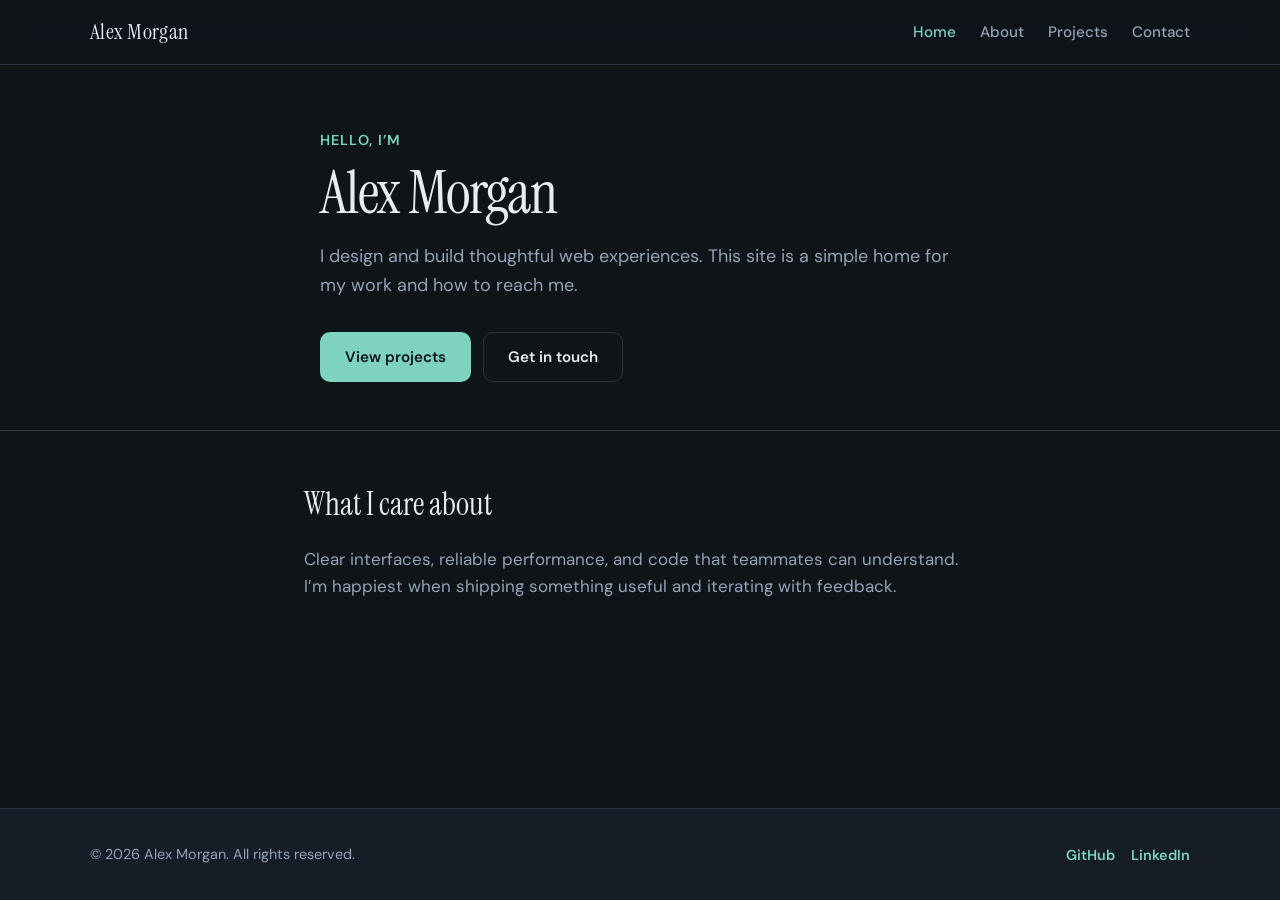
==== index.html @ 02f030ce "first commit" ====
<!DOCTYPE html>
<html lang="en">
  <head>
    <meta charset="UTF-8" />
    <meta name="viewport" content="width=device-width, initial-scale=1.0" />
    <meta name="description" content="Portfolio of Alex Morgan — developer and builder." />
    <title>Alex Morgan — Portfolio</title>
    <link rel="preconnect" href="https://fonts.googleapis.com" />
    <link rel="preconnect" href="https://fonts.gstatic.com" crossorigin />
    <link
      href="https://fonts.googleapis.com/css2?family=DM+Sans:ital,opsz,wght@0,9..40,400;0,9..40,600;0,9..40,700;1,9..40,400&family=Instrument+Serif:ital@0;1&display=swap"
      rel="stylesheet"
    />
    <link rel="stylesheet" href="css/styles.css" />
    <link rel="icon" href="assets/favicon.svg" type="image/svg+xml" />
  </head>
  <body>
    <a class="skip-link" href="#main">Skip to content</a>
    <header class="site-header">
      <div class="site-header__inner">
        <a class="site-logo" href="index.html">Alex Morgan</a>
        <button
          class="nav-toggle"
          type="button"
          aria-expanded="false"
          aria-controls="site-nav"
          aria-label="Open menu"
        >
          <span class="nav-toggle__bar" aria-hidden="true"></span>
          <span class="nav-toggle__bar" aria-hidden="true"></span>
          <span class="nav-toggle__bar" aria-hidden="true"></span>
        </button>
        <nav class="site-nav" id="site-nav" aria-label="Primary">
          <ul class="site-nav__list">
            <li><a href="index.html" aria-current="page">Home</a></li>
            <li><a href="about.html">About</a></li>
            <li><a href="projects.html">Projects</a></li>
            <li><a href="contact.html">Contact</a></li>
          </ul>
        </nav>
      </div>
    </header>

    <main id="main">
      <section class="hero">
        <div class="container hero__inner">
          <p class="hero__eyebrow">Hello, I’m</p>
          <h1 class="hero__title">Alex Morgan</h1>
          <p class="hero__lead">
            I design and build thoughtful web experiences. This site is a simple home for my work and how to reach me.
          </p>
          <div class="hero__actions">
            <a class="button button--primary" href="projects.html">View projects</a>
            <a class="button button--ghost" href="contact.html">Get in touch</a>
          </div>
        </div>
      </section>

      <section class="section">
        <div class="container narrow">
          <h2 class="section__title">What I care about</h2>
          <p class="section__text">
            Clear interfaces, reliable performance, and code that teammates can understand. I’m happiest when shipping
            something useful and iterating with feedback.
          </p>
        </div>
      </section>
    </main>

    <footer class="site-footer">
      <div class="container site-footer__inner">
        <p class="site-footer__copy">&copy; <span id="year"></span> Alex Morgan. All rights reserved.</p>
        <ul class="site-footer__links">
          <li><a href="https://github.com/" target="_blank" rel="noopener noreferrer">GitHub</a></li>
          <li><a href="https://www.linkedin.com/" target="_blank" rel="noopener noreferrer">LinkedIn</a></li>
        </ul>
      </div>
    </footer>

    <script src="js/main.js" defer></script>
  </body>
</html>
---- css/styles.css ----
/* --------------------------------------------------------------------------
   Variables & base
   -------------------------------------------------------------------------- */
:root {
  --color-bg: #0f1419;
  --color-bg-elevated: #161d27;
  --color-text: #e8edf4;
  --color-text-muted: #94a3b8;
  --color-border: #2a3544;
  --color-accent: #7dd3c0;
  --color-accent-hover: #9ae4d4;
  --font-sans: "DM Sans", system-ui, -apple-system, "Segoe UI", Roboto, sans-serif;
  --font-display: "Instrument Serif", Georgia, "Times New Roman", serif;
  --space-1: 0.25rem;
  --space-2: 0.5rem;
  --space-3: 0.75rem;
  --space-4: 1rem;
  --space-5: 1.5rem;
  --space-6: 2rem;
  --space-8: 3rem;
  --space-10: 4rem;
  --radius: 10px;
  --shadow: 0 12px 40px rgba(0, 0, 0, 0.35);
  --max-width: 1100px;
  --header-height: 4rem;
}

*,
*::before,
*::after {
  box-sizing: border-box;
}

html {
  scroll-behavior: smooth;
}

body {
  margin: 0;
  min-height: 100vh;
  font-family: var(--font-sans);
  font-size: 1.0625rem;
  line-height: 1.6;
  color: var(--color-text);
  background: var(--color-bg);
  -webkit-font-smoothing: antialiased;
}

img {
  max-width: 100%;
  height: auto;
  display: block;
}

a {
  color: var(--color-accent);
  text-decoration-thickness: 1px;
  text-underline-offset: 0.2em;
}

a:hover {
  color: var(--color-accent-hover);
}

a:focus-visible,
button:focus-visible {
  outline: 2px solid var(--color-accent);
  outline-offset: 3px;
}

.skip-link {
  position: absolute;
  left: var(--space-4);
  top: var(--space-4);
  padding: var(--space-2) var(--space-4);
  background: var(--color-accent);
  color: var(--color-bg);
  font-weight: 600;
  border-radius: var(--radius);
  z-index: 100;
  transform: translateY(-200%);
  transition: transform 0.2s ease;
}

.skip-link:focus {
  transform: translateY(0);
}

.container {
  width: min(100% - var(--space-6), var(--max-width));
  margin-inline: auto;
}

.container.narrow {
  width: min(100% - var(--space-6), 42rem);
}

/* --------------------------------------------------------------------------
   Header & nav
   -------------------------------------------------------------------------- */
.site-header {
  position: sticky;
  top: 0;
  z-index: 50;
  background: color-mix(in srgb, var(--color-bg) 92%, transparent);
  backdrop-filter: blur(10px);
  border-bottom: 1px solid var(--color-border);
}

.site-header__inner {
  display: flex;
  align-items: center;
  justify-content: space-between;
  gap: var(--space-4);
  width: min(100% - var(--space-6), var(--max-width));
  margin-inline: auto;
  min-height: var(--header-height);
}

.site-logo {
  font-family: var(--font-display);
  font-size: 1.35rem;
  font-weight: 400;
  color: var(--color-text);
  text-decoration: none;
  letter-spacing: 0.02em;
}

.site-logo:hover {
  color: var(--color-accent);
}

.nav-toggle {
  display: none;
  flex-direction: column;
  justify-content: center;
  gap: 5px;
  width: 2.75rem;
  height: 2.75rem;
  padding: 0;
  border: 1px solid var(--color-border);
  border-radius: var(--radius);
  background: var(--color-bg-elevated);
  cursor: pointer;
}

.nav-toggle__bar {
  display: block;
  width: 1.25rem;
  height: 2px;
  margin-inline: auto;
  background: var(--color-text);
  border-radius: 1px;
  transition: transform 0.2s ease, opacity 0.2s ease;
}

.site-nav__list {
  display: flex;
  flex-wrap: wrap;
  align-items: center;
  gap: var(--space-1) var(--space-5);
  margin: 0;
  padding: 0;
  list-style: none;
}

.site-nav a {
  color: var(--color-text-muted);
  text-decoration: none;
  font-weight: 500;
  font-size: 0.95rem;
  padding: var(--space-2) 0;
}

.site-nav a:hover {
  color: var(--color-text);
}

.site-nav a[aria-current="page"] {
  color: var(--color-accent);
}

@media (max-width: 768px) {
  .nav-toggle {
    display: flex;
  }

  .site-nav {
    position: absolute;
    left: 0;
    right: 0;
    top: 100%;
    padding: var(--space-4) var(--space-5) var(--space-5);
    background: var(--color-bg-elevated);
    border-bottom: 1px solid var(--color-border);
    box-shadow: var(--shadow);
    visibility: hidden;
    opacity: 0;
    transform: translateY(-8px);
    transition: opacity 0.2s ease, transform 0.2s ease, visibility 0.2s;
  }

  .site-header__inner {
    position: relative;
  }

  .site-nav.is-open {
    visibility: visible;
    opacity: 1;
    transform: translateY(0);
  }

  .site-nav__list {
    flex-direction: column;
    align-items: flex-start;
    gap: var(--space-2);
  }

  .nav-toggle[aria-expanded="true"] .nav-toggle__bar:nth-child(1) {
    transform: translateY(7px) rotate(45deg);
  }

  .nav-toggle[aria-expanded="true"] .nav-toggle__bar:nth-child(2) {
    opacity: 0;
  }

  .nav-toggle[aria-expanded="true"] .nav-toggle__bar:nth-child(3) {
    transform: translateY(-7px) rotate(-45deg);
  }
}

/* --------------------------------------------------------------------------
   Hero & sections
   -------------------------------------------------------------------------- */
.hero {
  padding: var(--space-10) 0 var(--space-8);
  border-bottom: 1px solid var(--color-border);
}

.hero__inner {
  max-width: 40rem;
}

.hero__eyebrow {
  margin: 0 0 var(--space-2);
  font-size: 0.9rem;
  font-weight: 600;
  letter-spacing: 0.08em;
  text-transform: uppercase;
  color: var(--color-accent);
}

.hero__title {
  margin: 0 0 var(--space-4);
  font-family: var(--font-display);
  font-size: clamp(2.75rem, 6vw, 3.75rem);
  font-weight: 400;
  line-height: 1.1;
  letter-spacing: -0.02em;
}

.hero__lead {
  margin: 0 0 var(--space-6);
  font-size: 1.125rem;
  color: var(--color-text-muted);
}

.hero__actions {
  display: flex;
  flex-wrap: wrap;
  gap: var(--space-3);
}

.section {
  padding: var(--space-8) 0;
}

.section--tight-top {
  padding-top: var(--space-5);
}

.section__title {
  margin: 0 0 var(--space-4);
  font-family: var(--font-display);
  font-size: 2rem;
  font-weight: 400;
}

.section__text {
  margin: 0;
  color: var(--color-text-muted);
}

.page-head {
  padding: var(--space-8) 0 var(--space-4);
  border-bottom: 1px solid var(--color-border);
}

.page-head__title {
  margin: 0 0 var(--space-3);
  font-family: var(--font-display);
  font-size: clamp(2.25rem, 4vw, 3rem);
  font-weight: 400;
}

.page-head__intro {
  margin: 0;
  max-width: 36rem;
  color: var(--color-text-muted);
}

/* --------------------------------------------------------------------------
   Buttons
   -------------------------------------------------------------------------- */
.button {
  display: inline-flex;
  align-items: center;
  justify-content: center;
  padding: var(--space-3) var(--space-5);
  font-family: inherit;
  font-size: 0.95rem;
  font-weight: 600;
  border-radius: var(--radius);
  text-decoration: none;
  border: 1px solid transparent;
  cursor: pointer;
  transition: background 0.15s ease, color 0.15s ease, border-color 0.15s ease;
}

.button--primary {
  background: var(--color-accent);
  color: var(--color-bg);
}

.button--primary:hover {
  background: var(--color-accent-hover);
  color: var(--color-bg);
}

.button--ghost {
  background: transparent;
  color: var(--color-text);
  border-color: var(--color-border);
}

.button--ghost:hover {
  border-color: var(--color-accent);
  color: var(--color-accent);
}

/* --------------------------------------------------------------------------
   Prose (about)
   -------------------------------------------------------------------------- */
.prose h2 {
  margin: var(--space-6) 0 var(--space-3);
  font-family: var(--font-display);
  font-size: 1.65rem;
  font-weight: 400;
}

.prose p,
.prose ul {
  margin: 0 0 var(--space-4);
  color: var(--color-text-muted);
}

.prose ul {
  padding-left: 1.25rem;
}

.prose li {
  margin-bottom: var(--space-2);
}

/* --------------------------------------------------------------------------
   Project cards
   -------------------------------------------------------------------------- */
.project-grid {
  display: grid;
  gap: var(--space-5);
  grid-template-columns: repeat(auto-fill, minmax(min(100%, 300px), 1fr));
}

.project-card {
  padding: var(--space-5);
  background: var(--color-bg-elevated);
  border: 1px solid var(--color-border);
  border-radius: var(--radius);
  box-shadow: var(--shadow);
}

.project-card__title {
  margin: 0 0 var(--space-3);
  font-family: var(--font-display);
  font-size: 1.5rem;
  font-weight: 400;
}

.project-card__summary {
  margin: 0 0 var(--space-4);
  color: var(--color-text-muted);
  font-size: 0.98rem;
}

.tag-list {
  display: flex;
  flex-wrap: wrap;
  gap: var(--space-2);
  margin: 0 0 var(--space-4);
  padding: 0;
  list-style: none;
}

.tag-list li {
  padding: var(--space-1) var(--space-3);
  font-size: 0.8rem;
  font-weight: 600;
  letter-spacing: 0.03em;
  text-transform: uppercase;
  color: var(--color-accent);
  background: color-mix(in srgb, var(--color-accent) 12%, transparent);
  border-radius: 999px;
}

.project-card__links {
  font-size: 0.95rem;
  font-weight: 600;
}

.project-card__links a {
  text-decoration: none;
}

.project-card__links a:hover {
  text-decoration: underline;
}

.project-card__sep {
  margin: 0 var(--space-2);
  color: var(--color-text-muted);
}

.is-muted {
  color: var(--color-text-muted);
  font-weight: 500;
}

/* --------------------------------------------------------------------------
   Contact
   -------------------------------------------------------------------------- */
.contact-lead {
  margin: 0 0 var(--space-4);
  color: var(--color-text-muted);
}

.contact-email {
  margin: 0 0 var(--space-6);
}

.contact-email .button {
  word-break: break-all;
}

.contact-subheading {
  margin: 0 0 var(--space-3);
  font-family: var(--font-display);
  font-size: 1.35rem;
  font-weight: 400;
}

.contact-list {
  margin: 0;
  padding: 0;
  list-style: none;
}

.contact-list li {
  margin-bottom: var(--space-3);
}

.contact-list a {
  font-weight: 600;
  text-decoration: none;
}

.contact-list a:hover {
  text-decoration: underline;
}

/* --------------------------------------------------------------------------
   Footer
   -------------------------------------------------------------------------- */
.site-footer {
  margin-top: auto;
  padding: var(--space-6) 0;
  border-top: 1px solid var(--color-border);
  background: var(--color-bg-elevated);
}

body {
  display: flex;
  flex-direction: column;
}

main {
  flex: 1;
}

.site-footer__inner {
  display: flex;
  flex-wrap: wrap;
  align-items: center;
  justify-content: space-between;
  gap: var(--space-4);
}

.site-footer__copy {
  margin: 0;
  font-size: 0.9rem;
  color: var(--color-text-muted);
}

.site-footer__links {
  display: flex;
  gap: var(--space-4);
  margin: 0;
  padding: 0;
  list-style: none;
}

.site-footer__links a {
  font-size: 0.9rem;
  font-weight: 600;
  text-decoration: none;
}

.site-footer__links a:hover {
  text-decoration: underline;
}
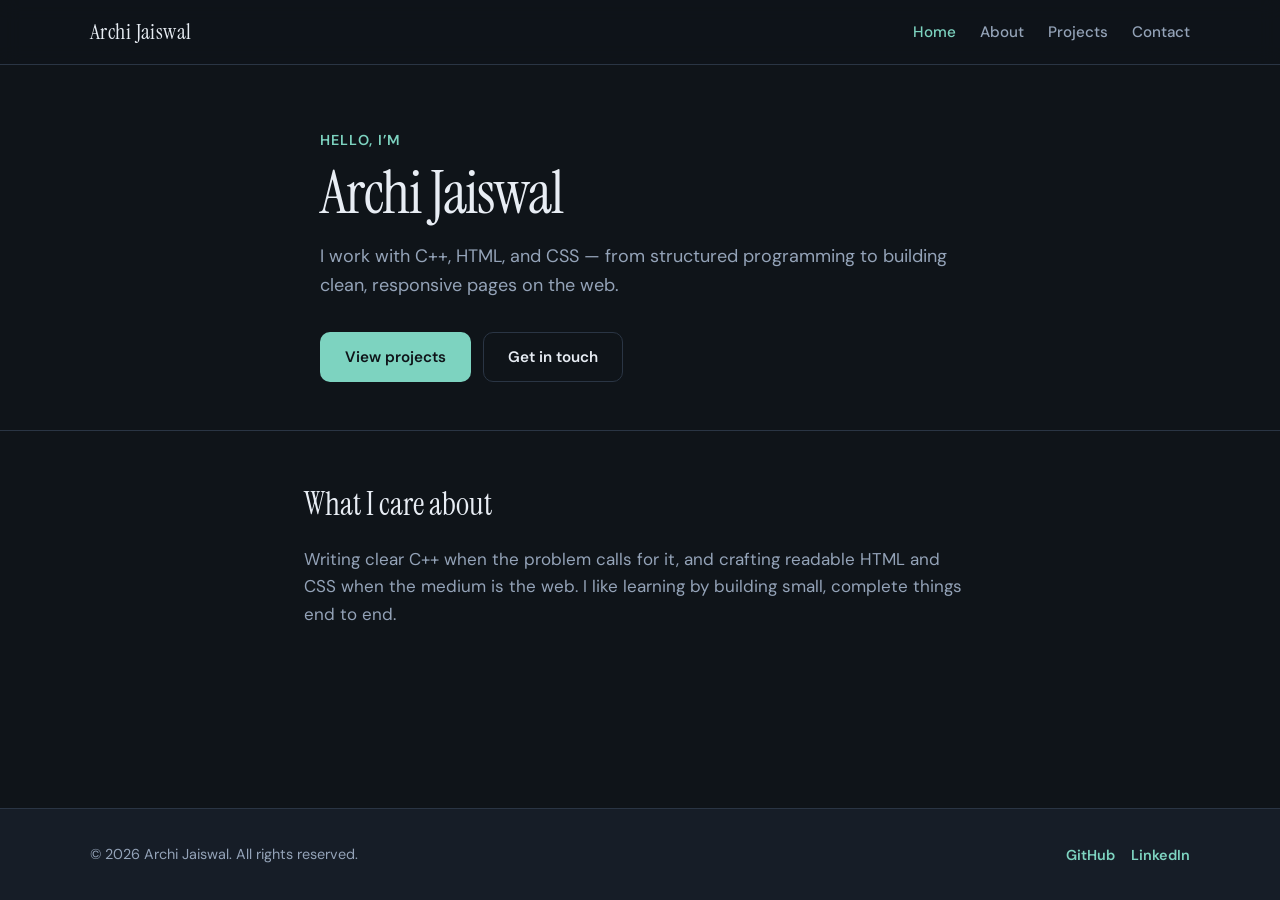
==== commit ceb55d31: "Changes in bio" ====
--- a/index.html
+++ b/index.html
@@ -3,8 +3,8 @@
   <head>
     <meta charset="UTF-8" />
     <meta name="viewport" content="width=device-width, initial-scale=1.0" />
-    <meta name="description" content="Portfolio of Alex Morgan — developer and builder." />
-    <title>Alex Morgan — Portfolio</title>
+    <meta name="description" content="Portfolio of Archi Jaiswal — C++, HTML, and CSS." />
+    <title>Archi Jaiswal — Portfolio</title>
     <link rel="preconnect" href="https://fonts.googleapis.com" />
     <link rel="preconnect" href="https://fonts.gstatic.com" crossorigin />
     <link
@@ -18,7 +18,7 @@
     <a class="skip-link" href="#main">Skip to content</a>
     <header class="site-header">
       <div class="site-header__inner">
-        <a class="site-logo" href="index.html">Alex Morgan</a>
+        <a class="site-logo" href="index.html">Archi Jaiswal</a>
         <button
           class="nav-toggle"
           type="button"
@@ -45,9 +45,9 @@
       <section class="hero">
         <div class="container hero__inner">
           <p class="hero__eyebrow">Hello, I’m</p>
-          <h1 class="hero__title">Alex Morgan</h1>
+          <h1 class="hero__title">Archi Jaiswal</h1>
           <p class="hero__lead">
-            I design and build thoughtful web experiences. This site is a simple home for my work and how to reach me.
+            I work with C++, HTML, and CSS — from structured programming to building clean, responsive pages on the web.
           </p>
           <div class="hero__actions">
             <a class="button button--primary" href="projects.html">View projects</a>
@@ -60,8 +60,8 @@
         <div class="container narrow">
           <h2 class="section__title">What I care about</h2>
           <p class="section__text">
-            Clear interfaces, reliable performance, and code that teammates can understand. I’m happiest when shipping
-            something useful and iterating with feedback.
+            Writing clear C++ when the problem calls for it, and crafting readable HTML and CSS when the medium is the web.
+            I like learning by building small, complete things end to end.
           </p>
         </div>
       </section>
@@ -69,7 +69,7 @@
 
     <footer class="site-footer">
       <div class="container site-footer__inner">
-        <p class="site-footer__copy">&copy; <span id="year"></span> Alex Morgan. All rights reserved.</p>
+        <p class="site-footer__copy">&copy; <span id="year"></span> Archi Jaiswal. All rights reserved.</p>
         <ul class="site-footer__links">
           <li><a href="https://github.com/" target="_blank" rel="noopener noreferrer">GitHub</a></li>
           <li><a href="https://www.linkedin.com/" target="_blank" rel="noopener noreferrer">LinkedIn</a></li>
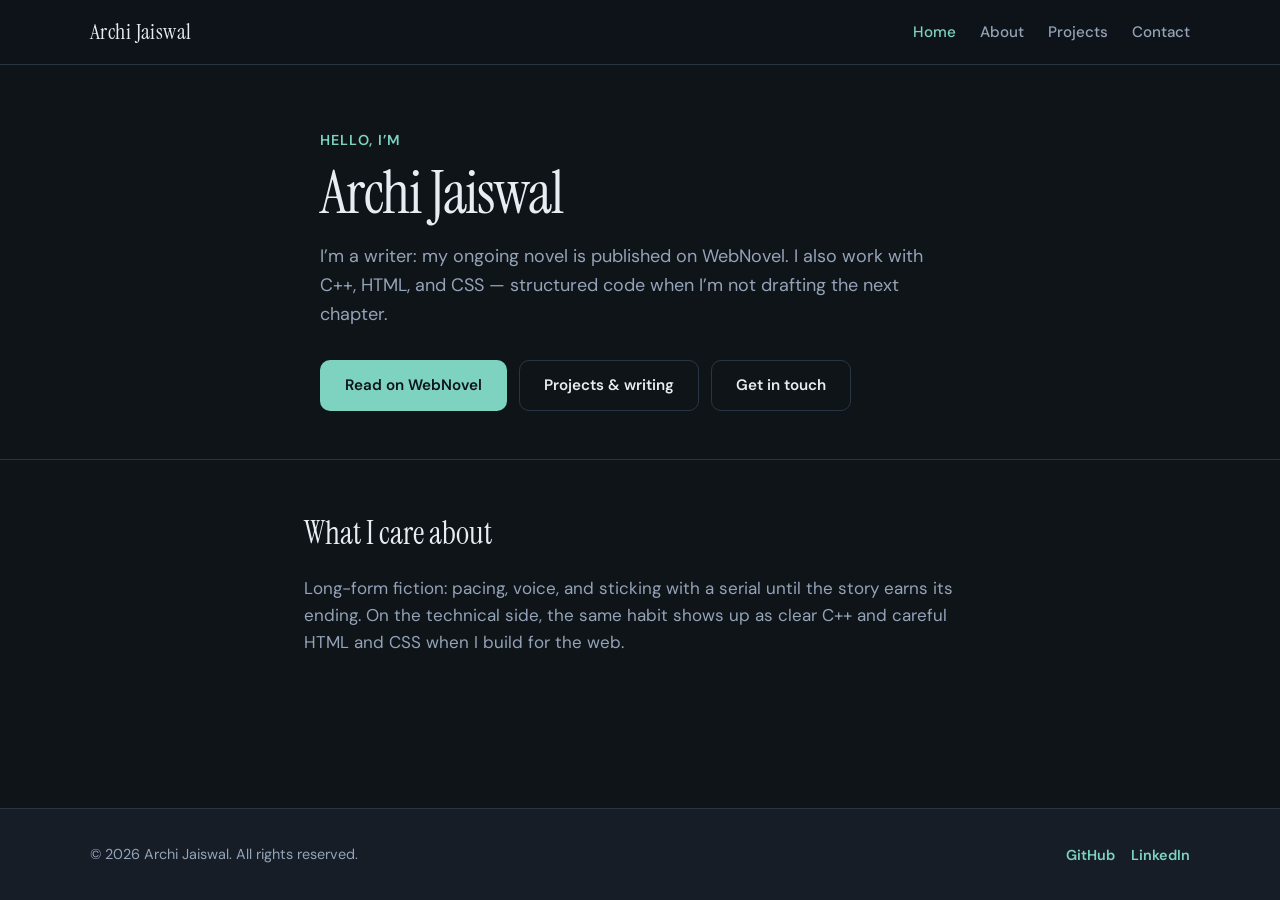
==== commit 3c526d97: "Update portfolio content to highlight writing on WebNovel and technical skills in C++, HTML, and CSS" ====
--- a/index.html
+++ b/index.html
@@ -3,7 +3,7 @@
   <head>
     <meta charset="UTF-8" />
     <meta name="viewport" content="width=device-width, initial-scale=1.0" />
-    <meta name="description" content="Portfolio of Archi Jaiswal — C++, HTML, and CSS." />
+    <meta name="description" content="Archi Jaiswal — writer (ongoing novel on WebNovel) and builder with C++, HTML, and CSS." />
     <title>Archi Jaiswal — Portfolio</title>
     <link rel="preconnect" href="https://fonts.googleapis.com" />
     <link rel="preconnect" href="https://fonts.gstatic.com" crossorigin />
@@ -47,10 +47,17 @@
           <p class="hero__eyebrow">Hello, I’m</p>
           <h1 class="hero__title">Archi Jaiswal</h1>
           <p class="hero__lead">
-            I work with C++, HTML, and CSS — from structured programming to building clean, responsive pages on the web.
+            I’m a writer: my ongoing novel is published on WebNovel. I also work with C++, HTML, and CSS — structured code
+            when I’m not drafting the next chapter.
           </p>
           <div class="hero__actions">
-            <a class="button button--primary" href="projects.html">View projects</a>
+            <a
+              class="button button--primary"
+              href="https://www.webnovel.com/"
+              target="_blank"
+              rel="noopener noreferrer"
+              >Read on WebNovel</a>
+            <a class="button button--ghost" href="projects.html#ongoing-novel">Projects &amp; writing</a>
             <a class="button button--ghost" href="contact.html">Get in touch</a>
           </div>
         </div>
@@ -60,8 +67,8 @@
         <div class="container narrow">
           <h2 class="section__title">What I care about</h2>
           <p class="section__text">
-            Writing clear C++ when the problem calls for it, and crafting readable HTML and CSS when the medium is the web.
-            I like learning by building small, complete things end to end.
+            Long-form fiction: pacing, voice, and sticking with a serial until the story earns its ending. On the technical
+            side, the same habit shows up as clear C++ and careful HTML and CSS when I build for the web.
           </p>
         </div>
       </section>
